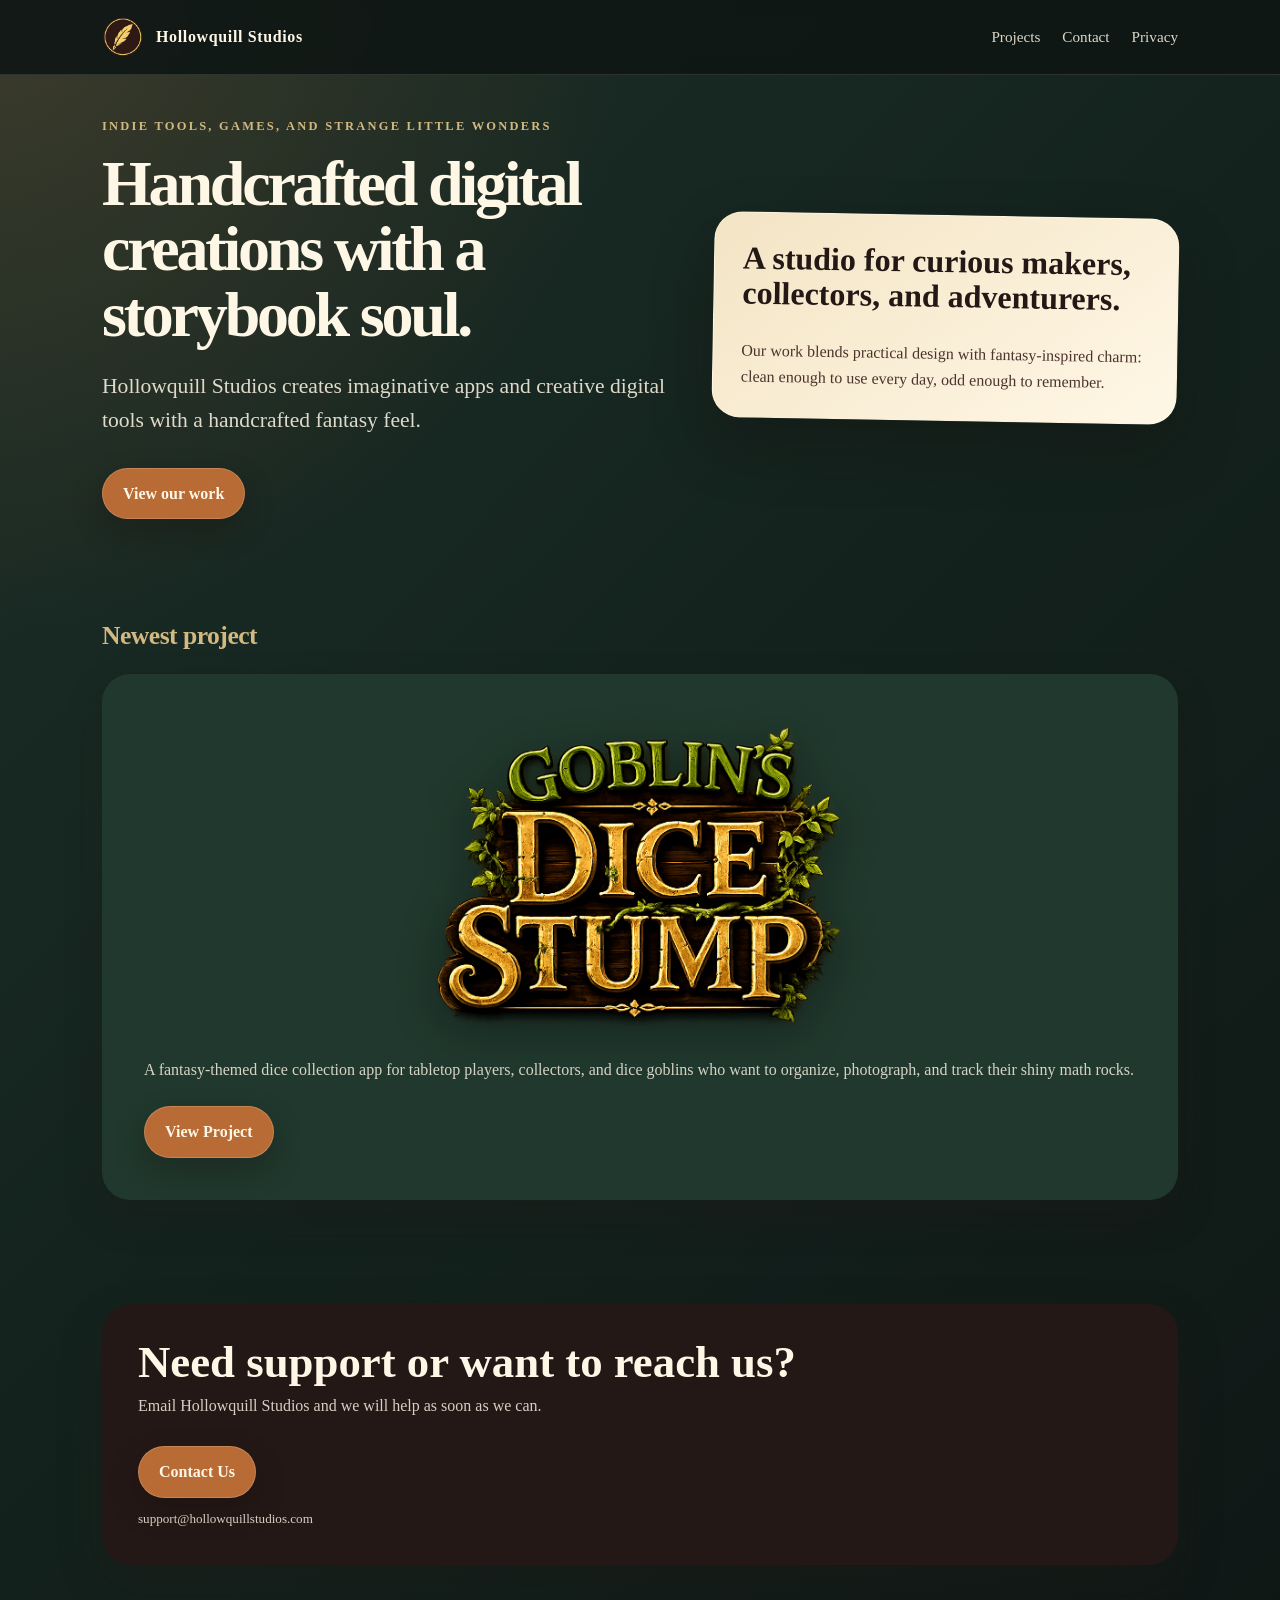
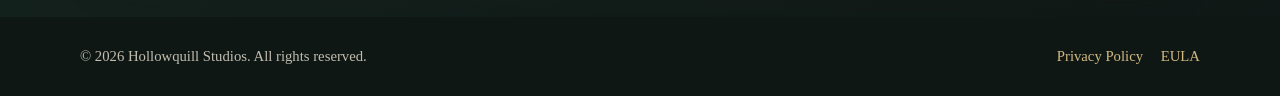
==== index.html @ 5a90a88a "Update index.html" ====
<!DOCTYPE html>
<html lang="en">
<head>
  <meta charset="UTF-8" />
  <meta name="viewport" content="width=device-width, initial-scale=1.0" />
  <title>Hollowquill Studios</title>
  <meta
    name="description"
    content="Hollowquill Studios creates imaginative apps, games, tools, and stories with a handcrafted fantasy feel."
  />

  <style>
    :root {
      --ink: #241816;
      --ink-soft: #4b332d;
      --parchment: #f3e4c4;
      --parchment-dark: #d2b981;
      --ember: #b86b35;
      --ember-dark: #7a3d20;
      --forest: #20382d;
      --forest-soft: #365949;
      --cream: #fff7e6;
      --shadow: rgba(20, 12, 8, 0.28);
    }

    * {
      box-sizing: border-box;
    }

    body {
      margin: 0;
      font-family: Georgia, "Times New Roman", serif;
      color: var(--ink);
      background:
        radial-gradient(circle at top left, rgba(184, 107, 53, 0.2), transparent 30%),
        linear-gradient(135deg, #1d2f28 0%, #14231e 45%, #0f1715 100%);
      line-height: 1.6;
    }

    a {
      color: inherit;
    }

    .page-wrap {
      min-height: 100vh;
    }

    header {
      position: sticky;
      top: 0;
      z-index: 10;
      background: rgba(15, 23, 21, 0.9);
      backdrop-filter: blur(8px);
      border-bottom: 1px solid rgba(255, 247, 230, 0.12);
    }

    .nav {
      max-width: 1120px;
      margin: 0 auto;
      padding: 16px 22px;
      display: flex;
      justify-content: space-between;
      align-items: center;
      gap: 20px;
    }

    .brand-mark {
      display: flex;
      align-items: center;
      gap: 12px;
      color: var(--cream);
      text-decoration: none;
      font-weight: bold;
      letter-spacing: 0.04em;
    }

    .sigil {
      width: 42px;
      height: 42px;
      display: flex;
      align-items: center;
      justify-content: center;
      flex-shrink: 0;
    }

    .sigil img {
      width: 100%;
      height: 100%;
      object-fit: contain;
      display: block;
    }

    nav a {
      color: var(--cream);
      text-decoration: none;
      margin-left: 18px;
      font-size: 0.95rem;
      opacity: 0.86;
    }

    nav a:hover {
      opacity: 1;
      color: var(--parchment-dark);
    }

    .hero {
      max-width: 1120px;
      margin: 0 auto;
      padding: 42px 22px 52px;
      display: grid;
      grid-template-columns: minmax(0, 1.1fr) minmax(280px, 0.9fr);
      gap: 42px;
      align-items: center;
      color: var(--cream);
    }

    .eyebrow {
      color: var(--parchment-dark);
      text-transform: uppercase;
      letter-spacing: 0.18em;
      font-size: 0.78rem;
      font-weight: bold;
      margin-bottom: 14px;
    }

    h1 {
      font-size: clamp(2.2rem, 5vw, 4rem);
      line-height: 1.02;
      margin: 0 0 22px;
      letter-spacing: -0.05em;
    }

    .hero p {
      max-width: 670px;
      font-size: clamp(1.1rem, 2vw, 1.35rem);
      color: rgba(255, 247, 230, 0.86);
      margin-bottom: 30px;
    }

    .button-row {
      display: flex;
      flex-wrap: wrap;
      gap: 14px;
    }

    .button {
      display: inline-flex;
      align-items: center;
      justify-content: center;
      min-height: 48px;
      padding: 12px 20px;
      border-radius: 999px;
      text-decoration: none;
      font-weight: bold;
      box-shadow: 0 12px 30px var(--shadow);
    }

    .button.primary {
      background: var(--ember);
      color: var(--cream);
      border: 1px solid rgba(255, 247, 230, 0.18);
    }

    .button.secondary {
      background: rgba(255, 247, 230, 0.08);
      color: var(--cream);
      border: 1px solid rgba(255, 247, 230, 0.25);
    }

    .brand-card {
      background: linear-gradient(145deg, var(--parchment), var(--cream));
      color: var(--ink);
      border: 1px solid rgba(255, 247, 230, 0.5);
      border-radius: 28px;
      padding: 28px;
      box-shadow: 0 26px 60px var(--shadow);
      transform: rotate(1deg);
    }

    .brand-card h2 {
      margin-top: 0;
      font-size: 2rem;
      line-height: 1.1;
    }

    .brand-card p {
      color: var(--ink-soft);
      font-size: 1rem;
      margin-bottom: 0;
    }

    main {
      background: transparent;
      border-top: none;
    }

    section {
      max-width: 1120px;
      margin: 0 auto;
      padding: 52px 22px;
    }

    .section-title {
      width: min(100%, 1120px);
      margin: 0 auto 24px auto;
    }

    .section-title h2 {
      color: var(--parchment-dark);
      font-size: clamp(1.4rem, 2vw, 2rem);
      line-height: 1.05;
      margin: 0;
      letter-spacing: -0.02em;
    }

    .section-title p {
      color: rgba(255, 247, 230, 0.78);
      font-size: 1.1rem;
      margin: 0;
    }

   .support-row {
      display: block;
      width: 100%;
    }
    
    .support-actions {
      display: flex;
      flex-direction: column;
      align-items: flex-start;
      gap: 10px;
      margin-top: 28px;
    }
    
    .support-email {
      font-size: 0.82rem;
      opacity: 0.82;
      text-align: left;
      word-break: break-word;
    }

    .project-grid {
      display: block;
    }

    .project-card {
      width: min(100%, 1120px);
      margin: 0 auto;
    
      background: var(--forest);
      color: var(--cream);
      border-radius: 28px;
      padding: 42px;
      box-shadow: 0 18px 38px rgba(36, 24, 22, 0.22);
    }

    .project-card h3 {
      margin: 0 0 10px;
      font-size: 2rem;
    }

    .project-card p {
      color: rgba(255, 247, 230, 0.82);
      margin-bottom: 24px;
    }

    .project-logo {
      width: min(100%, 420px);
      height: auto;
      display: block;
      margin: 0 auto 18px auto;
      object-fit: contain;
    
      filter: drop-shadow(0 10px 22px rgba(0,0,0,0.35));
    }
    
    .project-card {
      overflow: hidden;
    }

    .contact-band {
      width: min(100%, 1120px);
      margin: 0 auto;
      background: var(--ink);
      color: var(--cream);
      border-radius: 30px;
      padding: 36px;
      display: flex;
      justify-content: space-between;
      align-items: center;
      gap: 24px;
      box-shadow: 0 20px 46px rgba(36, 24, 22, 0.24);
    }

    .contact-band h2 {
      margin: 0 0 8px;
      font-size: clamp(1.8rem, 4vw, 2.8rem);
      line-height: 1;
    }

    .contact-band p {
      margin: 0;
      color: rgba(255, 247, 230, 0.82);
    }

    footer {
      background: #0f1715;
      color: rgba(255, 247, 230, 0.74);
      padding: 28px 22px;
    }

    .footer-inner {
      max-width: 1120px;
      margin: 0 auto;
      display: flex;
      justify-content: space-between;
      gap: 18px;
      flex-wrap: wrap;
      font-size: 0.92rem;
    }

    .footer-inner a {
      color: var(--parchment-dark);
      text-decoration: none;
      margin-left: 14px;
    }

    @media (max-width: 820px) {
      .nav {
        padding: 14px 18px;
      }
    
      .brand-mark {
        font-size: 1.15rem;
      }
    
      .sigil {
        width: 42px;
        height: 42px;
        font-size: 20px;
        flex-shrink: 0;
      }
    
      nav {
        display: none;
      }
    
      .hero {
        grid-template-columns: 1fr;
        padding: 26px 22px 30px;
        gap: 18px;
      }
    
      h1 {
        font-size: clamp(2.6rem, 13vw, 4rem);
        line-height: 0.98;
        letter-spacing: -0.04em;
      }
    
      .hero p {
        font-size: 1.08rem;
      }

      .brand-card {
        display: none;
      }
    
      .brand-card h2 {
        font-size: 1.85rem;
      }
    
      .project-grid {
        display: block;
      }
    
      .project-card {
        width: 100%;
        padding: 28px;
      }
    
      .project-logo {
        width: min(100%, 300px);
      }
    
      .contact-band {
        padding: 28px;
        display: block;
      }
    
      .contact-band h2 {
        font-size: 2rem;
      }
    
      .contact-band .button {
        width: 100%;
        max-width: 100%;
        margin-top: 22px;
        font-size: 0.92rem;
        padding: 12px 14px;
        overflow-wrap: anywhere;
        text-align: center;
      }
    
      section {
        padding: 26px 22px;
      }
    
      footer {
        padding-bottom: 48px;
      }
    
      .footer-inner a {
        margin-left: 0;
        margin-right: 18px;
      }
    }
  </style>
</head>

<body>
  <div class="page-wrap">
    <header>
      <div class="nav">
        <a class="brand-mark" href="index.html" aria-label="Hollowquill Studios home">
          <span class="sigil">
            <img
              src="assets/hq_icon_small.png"
              alt="Hollowquill Studios logo"
            />
          </span>
          <span>Hollowquill Studios</span>
        </a>

        <nav aria-label="Main navigation">
          <a href="#work">Projects</a>
          <a href="#contact">Contact</a>
          <a href="privacy-policy.html">Privacy</a>
        </nav>
      </div>
    </header>

    <section class="hero">
      <div>
        <div class="eyebrow">Indie tools, games, and strange little wonders</div>
        <h1>Handcrafted digital creations with a storybook soul.</h1>
        <p>
          Hollowquill Studios creates imaginative apps and
          creative digital tools with a handcrafted fantasy feel.
        </p>
        <div class="button-row">
          <a class="button primary" href="#work">View our work</a>
        </div>
      </div>

      <aside class="brand-card" aria-label="Brand statement">
        <h2>A studio for curious makers, collectors, and adventurers.</h2>
        <p>
          Our work blends practical design with fantasy-inspired charm: clean enough to use every day, odd enough to remember.
        </p>
      </aside>
    </section>

    <main>
      <section id="work">
        <div class="section-title">
          <h2>Newest project</h2>
        </div>

        <div class="project-grid">
          <article class="project-card">
        
            <img
              class="project-logo"
              src="assets/logo.png"
              alt="Goblin's Dice Stump"
            />
        
            <p>
              A fantasy-themed dice collection app for tabletop players,
              collectors, and dice goblins who want to organize,
              photograph, and track their shiny math rocks.
            </p>
        
            <a class="button primary" href="goblins-dice-stump.html">
              View Project
            </a>
        
          </article>
        </div>
      </section>

      <section id="contact">
        <div class="contact-band">
          <div class="support-row">
  
            <div>
              <h2>Need support or want to reach us?</h2>
          
              <p>
                Email Hollowquill Studios and we will help as soon as we can.
              </p>
            </div>
          
            <div class="support-actions">
              <a class="button primary" href="mailto:support@hollowquillstudios.com">
                Contact Us
              </a>
          
              <div class="support-email">
                support@hollowquillstudios.com
              </div>
            </div>
          
          </div>
        </div>
      </section>
    </main>

    <footer>
      <div class="footer-inner">
        <span>© 2026 Hollowquill Studios. All rights reserved.</span>
        <span>
          <a href="privacy-policy.html">Privacy Policy</a>
          <a href="eula.html">EULA</a>
        </span>
      </div>
    </footer>
  </div>
</body>
</html>
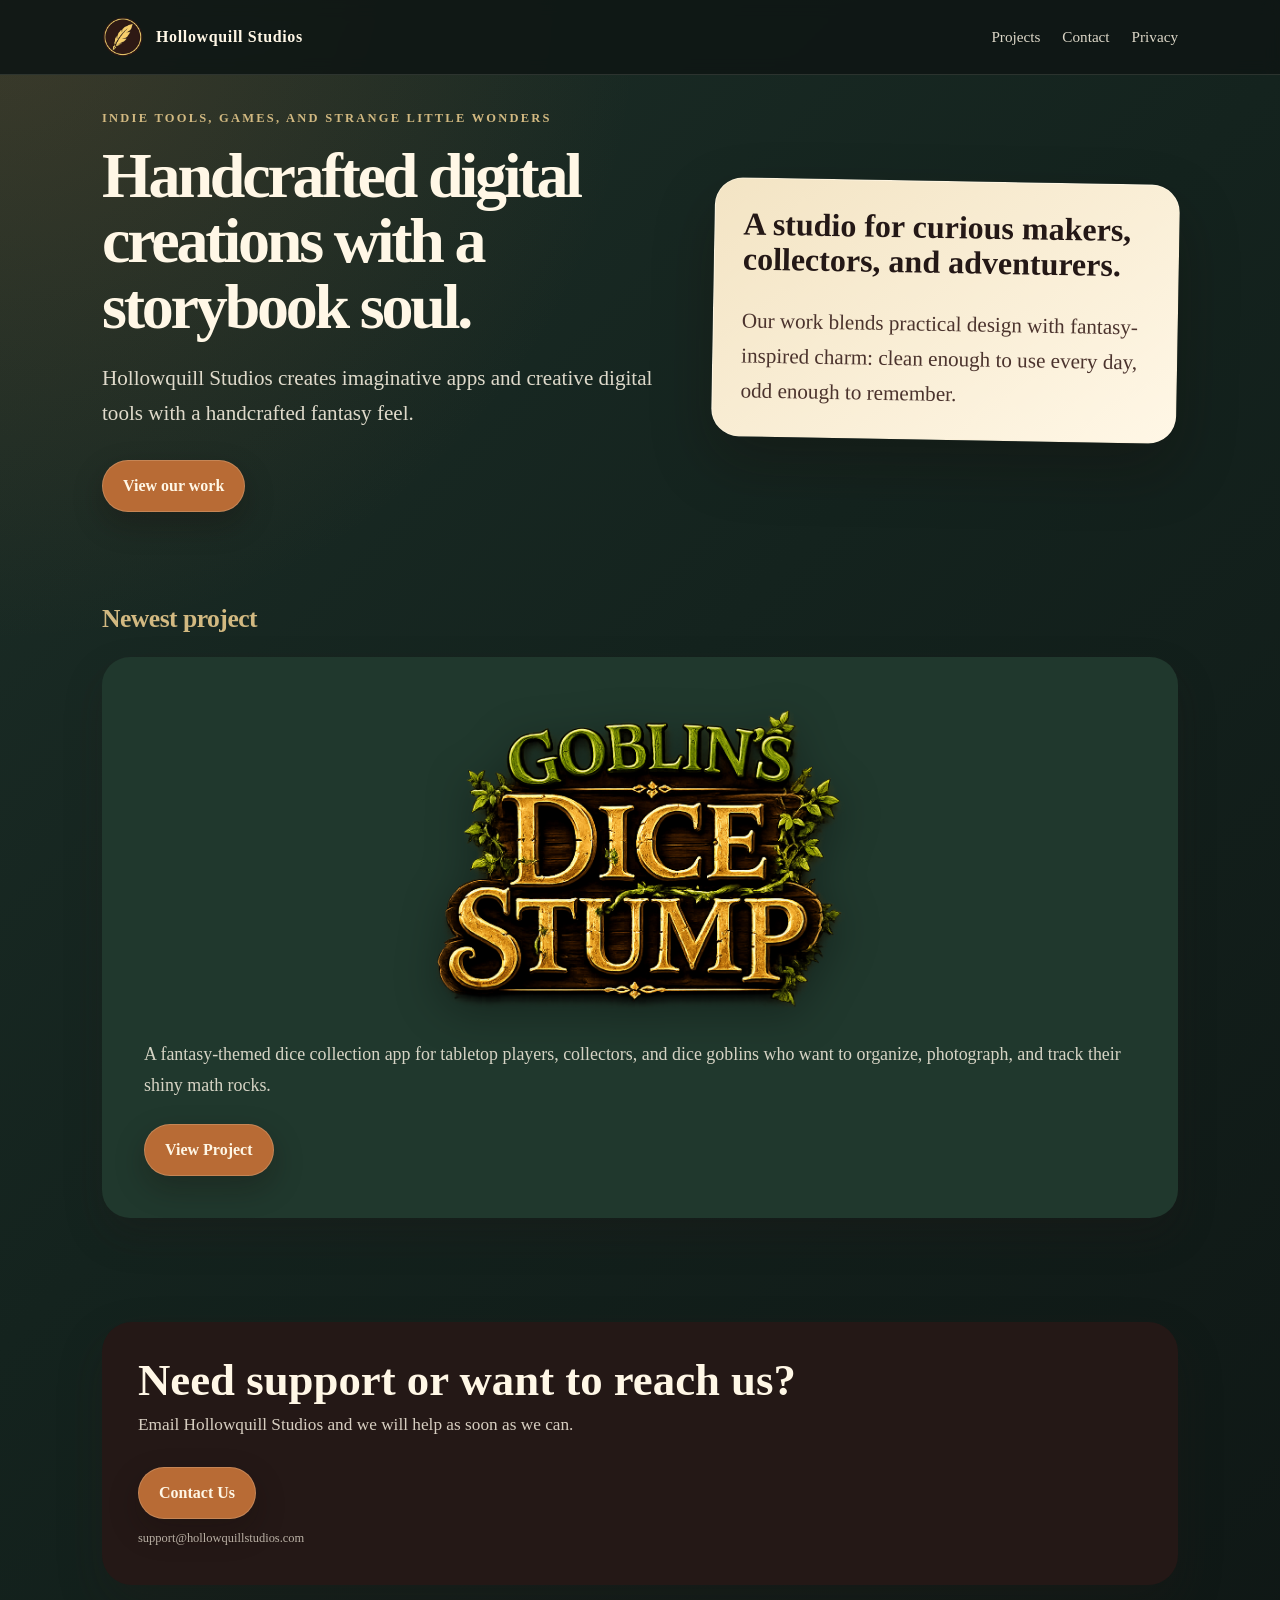
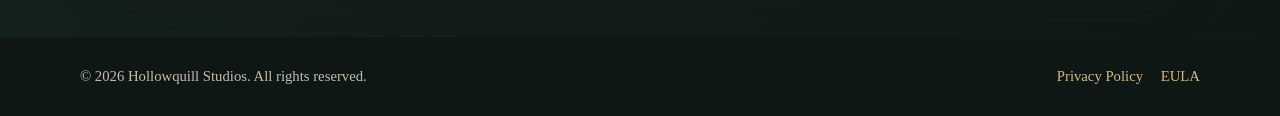
==== commit fa9ae152: "Update index.html" ====
--- a/index.html
+++ b/index.html
@@ -106,7 +106,7 @@
     .hero {
       max-width: 1120px;
       margin: 0 auto;
-      padding: 42px 22px 52px;
+      padding: 34px 22px 42px;
       display: grid;
       grid-template-columns: minmax(0, 1.1fr) minmax(280px, 0.9fr);
       gap: 42px;
@@ -131,7 +131,7 @@
     }
 
     .hero p {
-      max-width: 670px;
+      max-width: 620px;
       font-size: clamp(1.1rem, 2vw, 1.35rem);
       color: rgba(255, 247, 230, 0.86);
       margin-bottom: 30px;
@@ -233,8 +233,8 @@
     }
     
     .support-email {
-      font-size: 0.82rem;
-      opacity: 0.82;
+      font-size: 0.78rem;
+      opacity: 0.68;
       text-align: left;
       word-break: break-word;
     }
@@ -323,6 +323,24 @@
       color: var(--parchment-dark);
       text-decoration: none;
       margin-left: 14px;
+    }
+    @media (min-width: 821px) {
+
+      .hero p {
+        font-size: 1.32rem;
+        line-height: 1.65;
+      }
+    
+      .project-card p {
+        font-size: 1.12rem;
+        line-height: 1.7;
+      }
+    
+      .contact-band p {
+        font-size: 1.08rem;
+        line-height: 1.65;
+      }
+    
     }
 
     @media (max-width: 820px) {
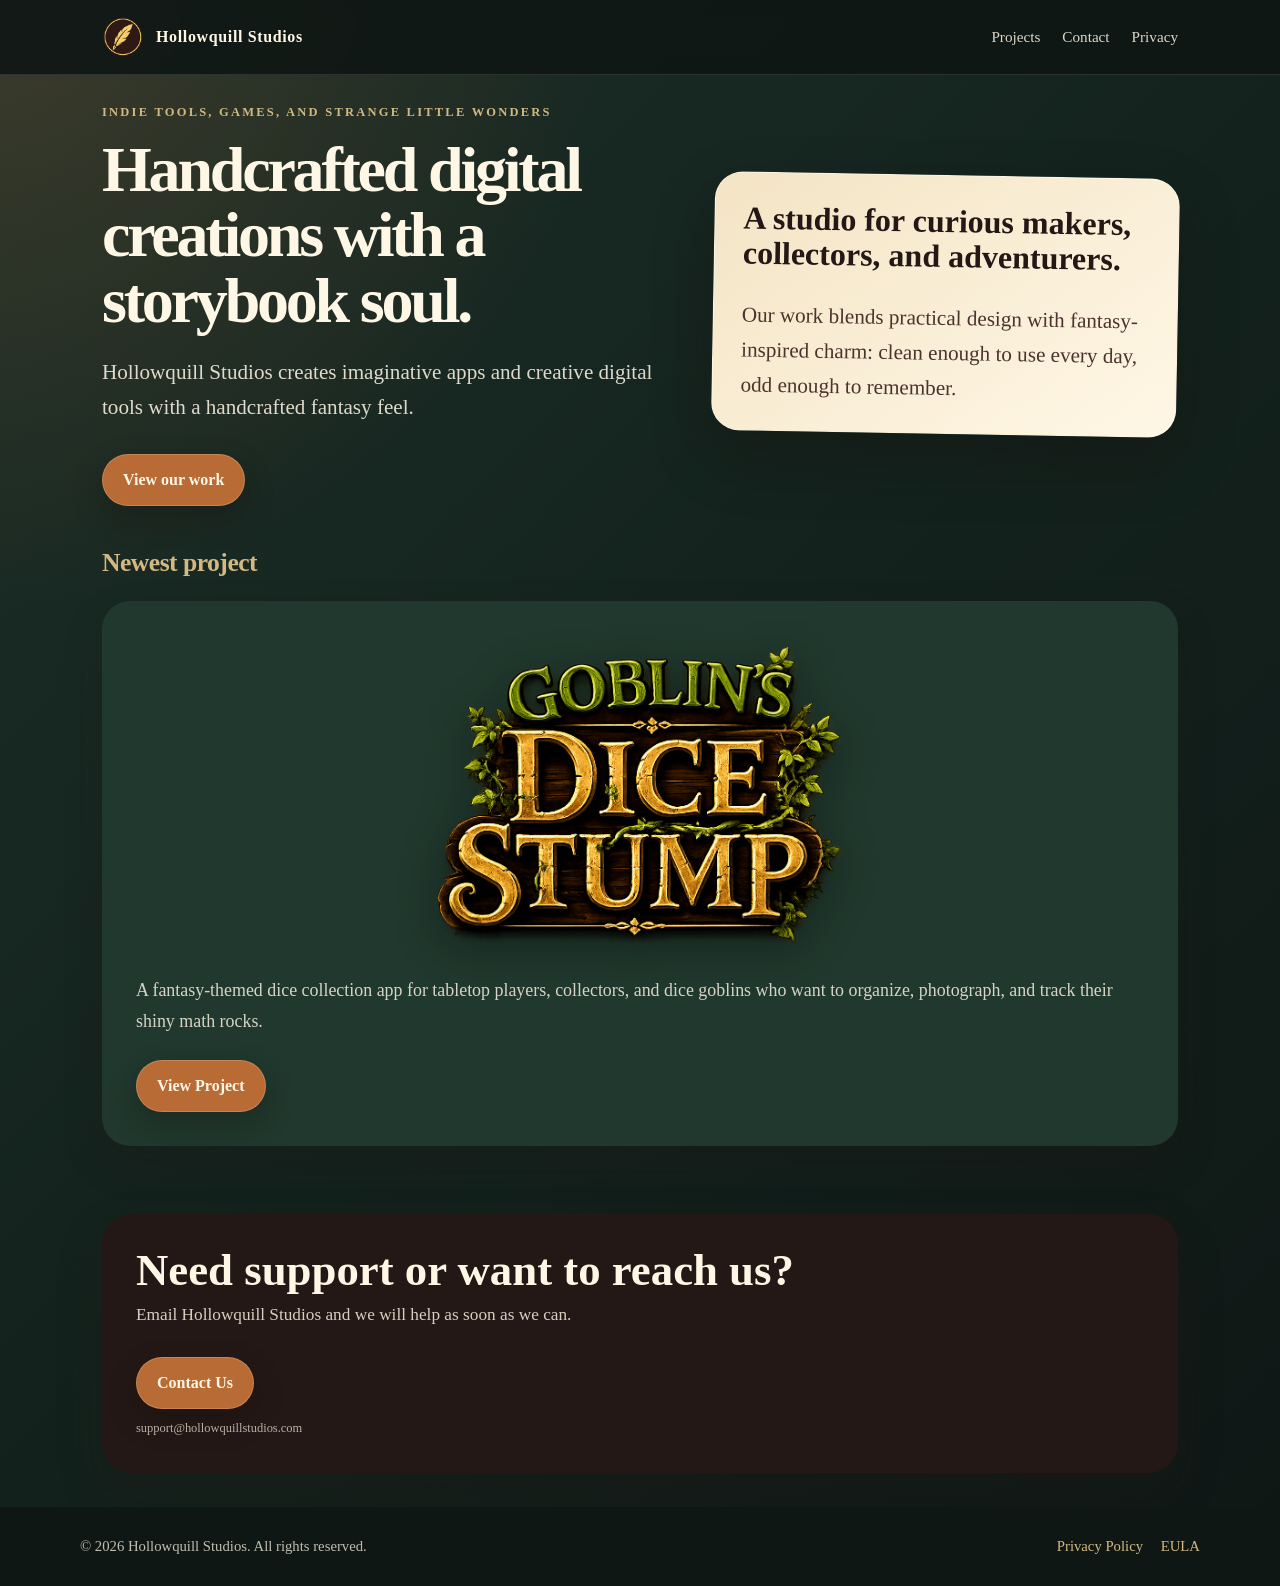
==== commit 7129c5cf: "Update index.html" ====
--- a/index.html
+++ b/index.html
@@ -106,7 +106,7 @@
     .hero {
       max-width: 1120px;
       margin: 0 auto;
-      padding: 34px 22px 42px;
+      padding: 28px 22px 32px;
       display: grid;
       grid-template-columns: minmax(0, 1.1fr) minmax(280px, 0.9fr);
       gap: 42px;
@@ -197,7 +197,11 @@
     section {
       max-width: 1120px;
       margin: 0 auto;
-      padding: 52px 22px;
+      padding: 34px 22px;
+    }
+
+    main section:first-child {
+      padding-top: 12px;
     }
 
     .section-title {
@@ -250,7 +254,7 @@
       background: var(--forest);
       color: var(--cream);
       border-radius: 28px;
-      padding: 42px;
+      padding: 34px;
       box-shadow: 0 18px 38px rgba(36, 24, 22, 0.22);
     }
 
@@ -284,7 +288,7 @@
       background: var(--ink);
       color: var(--cream);
       border-radius: 30px;
-      padding: 36px;
+      padding: 34px;
       display: flex;
       justify-content: space-between;
       align-items: center;
@@ -412,7 +416,7 @@
       .contact-band .button {
         width: 100%;
         max-width: 100%;
-        margin-top: 22px;
+        margin-top: 0;
         font-size: 0.92rem;
         padding: 12px 14px;
         overflow-wrap: anywhere;
@@ -420,7 +424,7 @@
       }
     
       section {
-        padding: 26px 22px;
+        padding: 18px 22px;
       }
     
       footer {
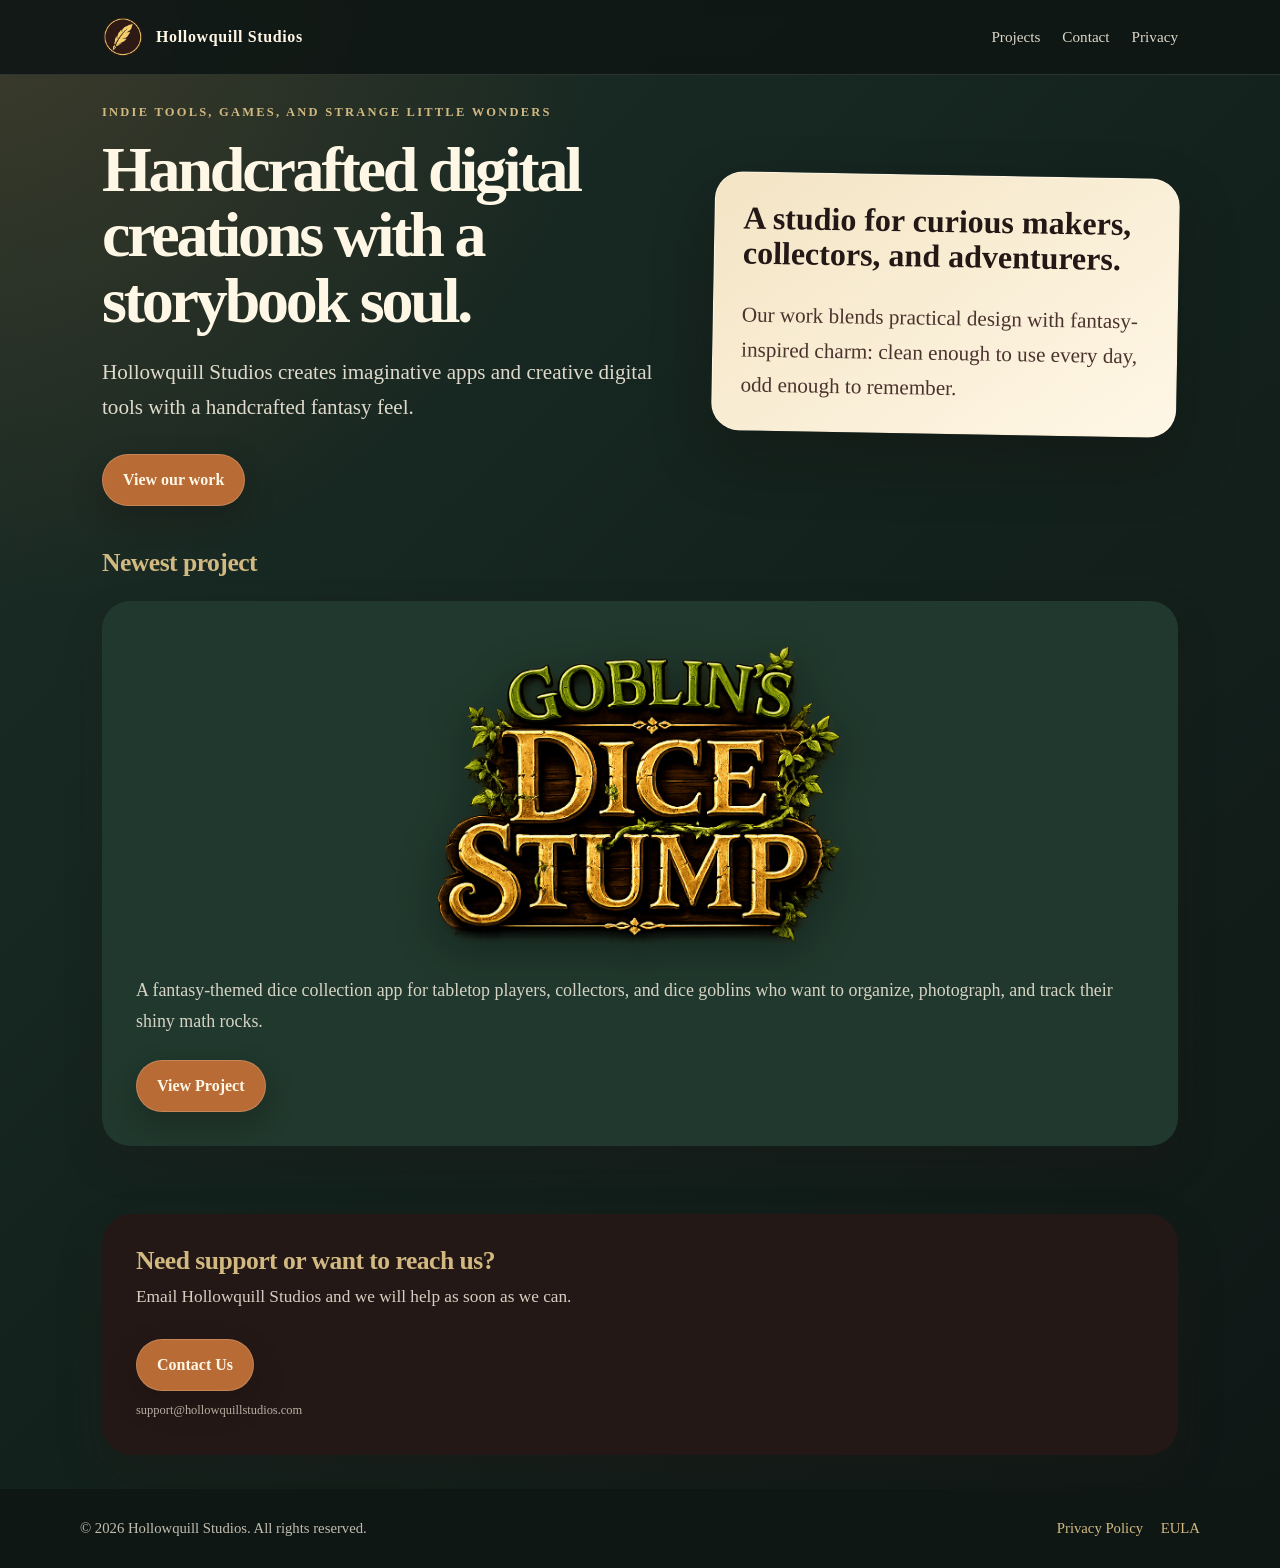
==== commit 2d0263cc: "Update index.html" ====
--- a/index.html
+++ b/index.html
@@ -298,8 +298,10 @@
 
     .contact-band h2 {
       margin: 0 0 8px;
-      font-size: clamp(1.8rem, 4vw, 2.8rem);
-      line-height: 1;
+      color: var(--parchment-dark);
+      font-size: clamp(1.4rem, 2vw, 2rem);
+      line-height: 1.05;
+      letter-spacing: -0.02em;
     }
 
     .contact-band p {
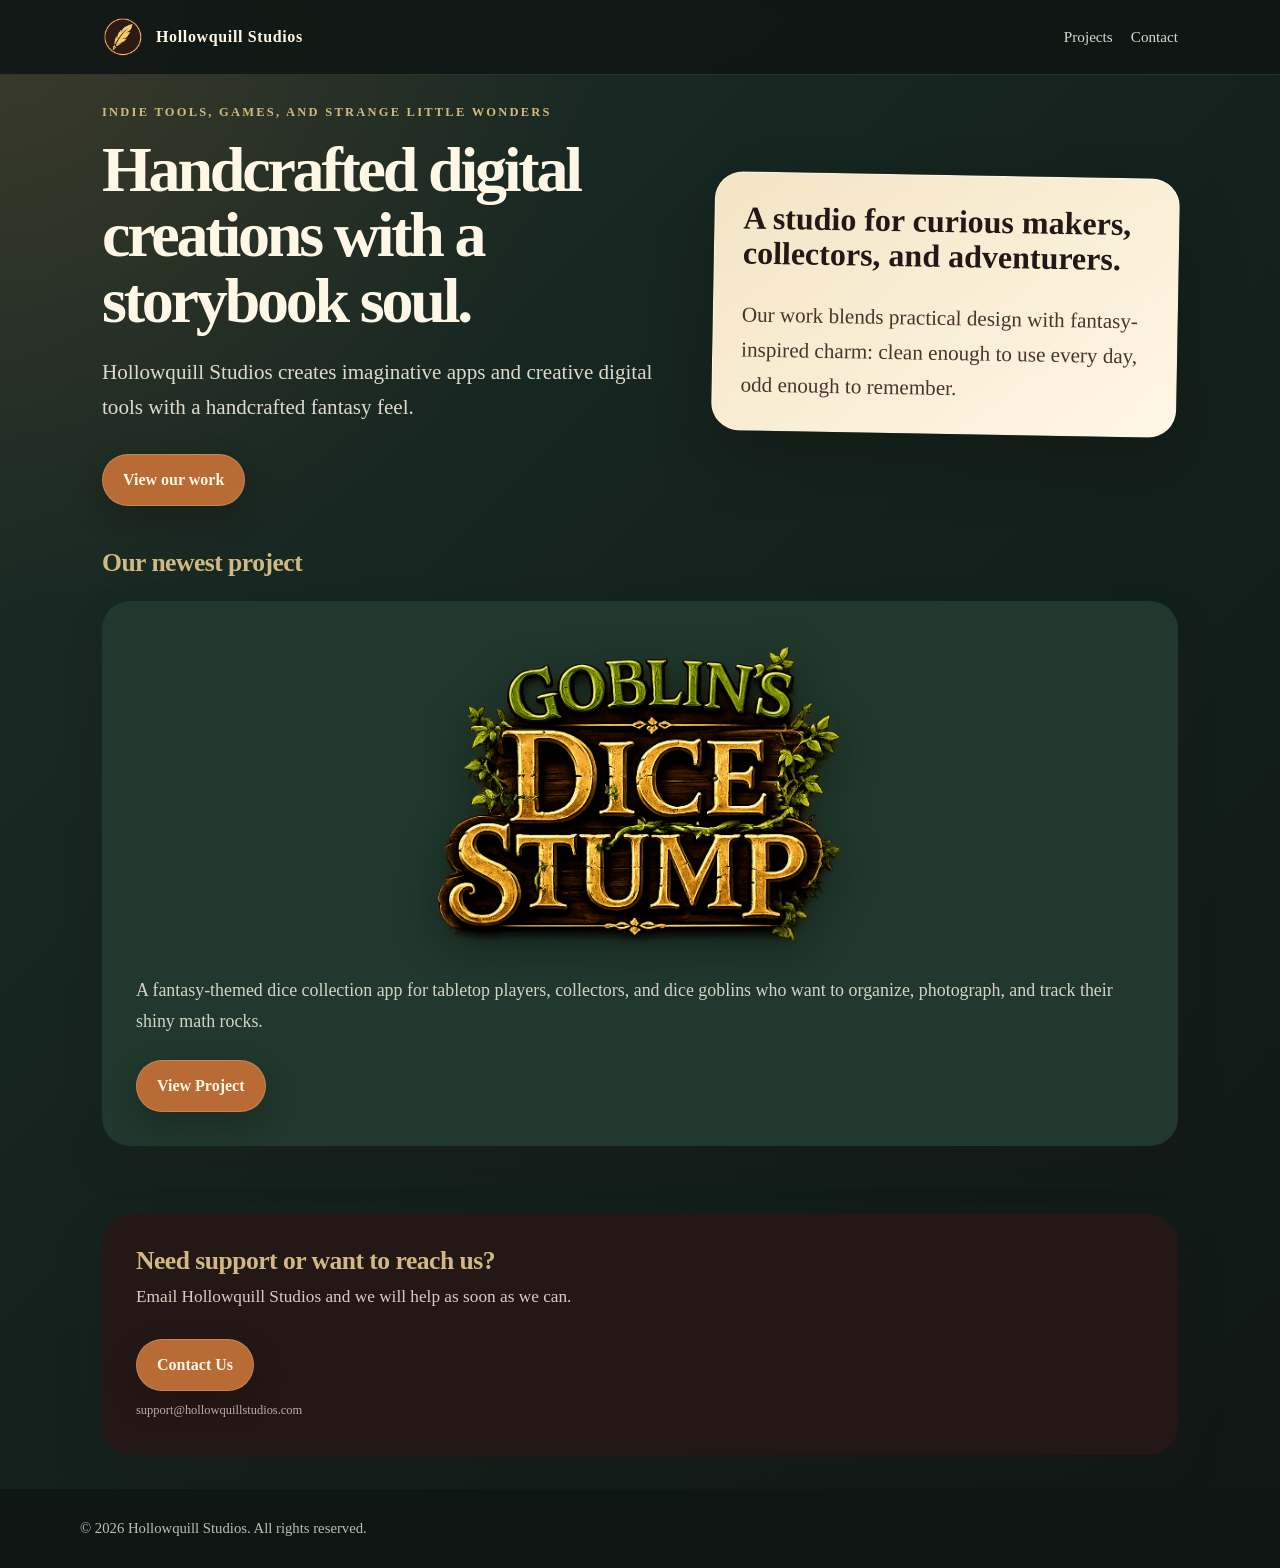
==== commit aa87b4f6: "Update updated file structure, made common CSS, added mobile navigation" ====
--- a/index.html
+++ b/index.html
@@ -62,6 +62,7 @@
       justify-content: space-between;
       align-items: center;
       gap: 20px;
+      position: relative;
     }
 
     .brand-mark {
@@ -90,7 +91,13 @@
       display: block;
     }
 
-    nav a {
+    .site-nav {
+      display: flex;
+      flex-wrap: wrap;
+      justify-content: flex-end;
+    }
+
+    .site-nav a {
       color: var(--cream);
       text-decoration: none;
       margin-left: 18px;
@@ -98,9 +105,51 @@
       opacity: 0.86;
     }
 
-    nav a:hover {
+    .site-nav a:hover {
       opacity: 1;
       color: var(--parchment-dark);
+    }
+
+    .menu-toggle {
+      display: none;
+      width: 48px;
+      height: 48px;
+      padding: 0;
+      margin-left: auto;
+      border: 1px solid rgba(255, 247, 230, 0.18);
+      border-radius: 999px;
+      background: rgba(15, 23, 21, 0.96);
+      box-shadow: 0 8px 18px rgba(0, 0, 0, 0.24);
+      cursor: pointer;
+      align-items: center;
+      justify-content: center;
+      flex-direction: column;
+      gap: 4px;
+    }
+
+    .menu-toggle span {
+      display: block;
+      width: 18px;
+      height: 2px;
+      border-radius: 999px;
+      background: var(--parchment-dark);
+      transition: transform 0.2s ease, opacity 0.2s ease;
+    }
+
+    .menu-toggle[aria-expanded="true"] span:nth-child(1) {
+      transform: translateY(6px) rotate(45deg);
+    }
+
+    .menu-toggle[aria-expanded="true"] span:nth-child(2) {
+      opacity: 0;
+    }
+
+    .menu-toggle[aria-expanded="true"] span:nth-child(3) {
+      transform: translateY(-6px) rotate(-45deg);
+    }
+
+    .menu-backdrop {
+      display: none;
     }
 
     .hero {
@@ -365,8 +414,63 @@
         flex-shrink: 0;
       }
     
-      nav {
-        display: none;
+      .menu-toggle {
+        display: inline-flex;
+      }
+
+      .site-nav {
+        display: flex;
+        position: absolute;
+        top: calc(100% + 10px);
+        right: 18px;
+        width: min(280px, calc(100vw - 36px));
+        padding: 14px;
+        border: 1px solid rgba(255, 247, 230, 0.12);
+        border-radius: 18px;
+        background: rgba(15, 23, 21, 0.98);
+        box-shadow: 0 16px 34px rgba(0, 0, 0, 0.28);
+        flex-direction: column;
+        align-items: flex-start;
+        justify-content: flex-start;
+        gap: 10px;
+        opacity: 0;
+        visibility: hidden;
+        pointer-events: none;
+        transform: translateY(-8px) scale(0.98);
+        transform-origin: top right;
+        transition:
+          opacity 0.2s ease,
+          transform 0.2s ease,
+          visibility 0.2s ease;
+      }
+
+      .site-nav.is-open {
+        opacity: 1;
+        visibility: visible;
+        pointer-events: auto;
+        transform: translateY(0) scale(1);
+      }
+
+      .site-nav a {
+        margin-left: 0;
+        width: 100%;
+        padding: 8px 0;
+      }
+
+      .menu-backdrop {
+        display: block;
+        position: fixed;
+        inset: 0;
+        background: rgba(7, 4, 10, 0.42);
+        opacity: 0;
+        pointer-events: none;
+        transition: opacity 0.2s ease;
+        z-index: 8;
+      }
+
+      .menu-backdrop.is-open {
+        opacity: 1;
+        pointer-events: auto;
       }
     
       .hero {
@@ -409,10 +513,6 @@
       .contact-band {
         padding: 28px;
         display: block;
-      }
-    
-      .contact-band h2 {
-        font-size: 2rem;
       }
     
       .contact-band .button {
@@ -443,6 +543,7 @@
 
 <body>
   <div class="page-wrap">
+    <div class="menu-backdrop" aria-hidden="true"></div>
     <header>
       <div class="nav">
         <a class="brand-mark" href="index.html" aria-label="Hollowquill Studios home">
@@ -455,10 +556,15 @@
           <span>Hollowquill Studios</span>
         </a>
 
-        <nav aria-label="Main navigation">
+        <button class="menu-toggle" type="button" aria-expanded="false" aria-controls="site-nav" aria-label="Open navigation menu">
+          <span></span>
+          <span></span>
+          <span></span>
+        </button>
+
+        <nav id="site-nav" class="site-nav" aria-label="Main navigation">
           <a href="#work">Projects</a>
           <a href="#contact">Contact</a>
-          <a href="privacy-policy.html">Privacy</a>
         </nav>
       </div>
     </header>
@@ -487,7 +593,7 @@
     <main>
       <section id="work">
         <div class="section-title">
-          <h2>Newest project</h2>
+          <h2>Our newest project</h2>
         </div>
 
         <div class="project-grid">
@@ -495,7 +601,7 @@
         
             <img
               class="project-logo"
-              src="assets/logo.png"
+              src="goblins-dice-stump/assets/logo.png"
               alt="Goblin's Dice Stump"
             />
         
@@ -505,7 +611,7 @@
               photograph, and track their shiny math rocks.
             </p>
         
-            <a class="button primary" href="goblins-dice-stump.html">
+            <a class="button primary" href="goblins-dice-stump/index.html">
               View Project
             </a>
         
@@ -542,13 +648,42 @@
 
     <footer>
       <div class="footer-inner">
-        <span>© 2026 Hollowquill Studios. All rights reserved.</span>
-        <span>
-          <a href="privacy-policy.html">Privacy Policy</a>
-          <a href="eula.html">EULA</a>
-        </span>
+        <span>&copy; 2026 Hollowquill Studios. All rights reserved.</span>
       </div>
     </footer>
   </div>
+
+  <script>
+    const menuToggle = document.querySelector(".menu-toggle");
+    const siteNav = document.querySelector(".site-nav");
+    const menuBackdrop = document.querySelector(".menu-backdrop");
+
+    if (menuToggle && siteNav) {
+      const closeMenu = () => {
+        menuToggle.setAttribute("aria-expanded", "false");
+        siteNav.classList.remove("is-open");
+        if (menuBackdrop) {
+          menuBackdrop.classList.remove("is-open");
+        }
+      };
+
+      menuToggle.addEventListener("click", () => {
+        const isOpen = menuToggle.getAttribute("aria-expanded") === "true";
+        menuToggle.setAttribute("aria-expanded", String(!isOpen));
+        siteNav.classList.toggle("is-open", !isOpen);
+        if (menuBackdrop) {
+          menuBackdrop.classList.toggle("is-open", !isOpen);
+        }
+      });
+
+      siteNav.querySelectorAll("a").forEach((link) => {
+        link.addEventListener("click", closeMenu);
+      });
+
+      if (menuBackdrop) {
+        menuBackdrop.addEventListener("click", closeMenu);
+      }
+    }
+  </script>
 </body>
 </html>
